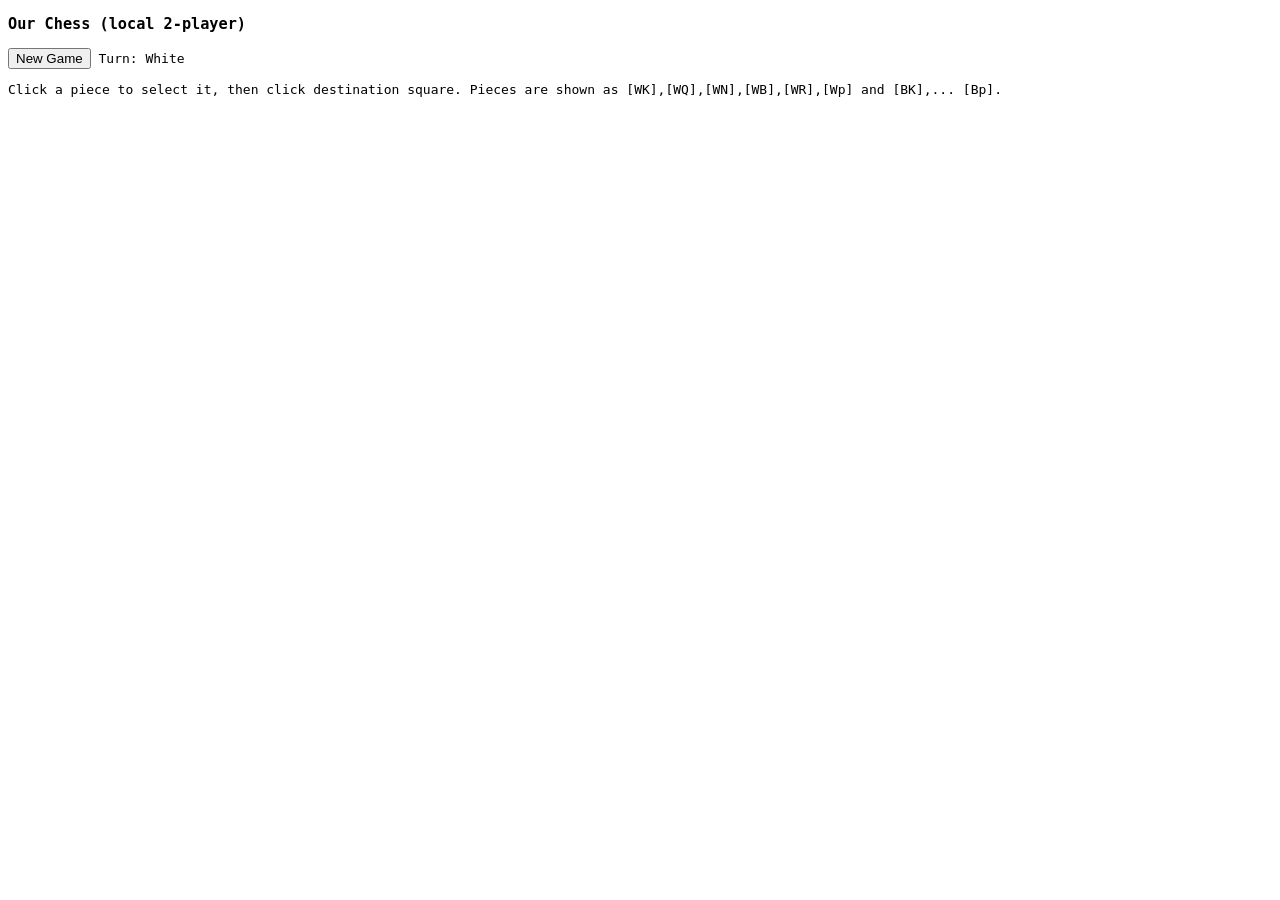
==== src/index.html @ 3caac3ee "Add index.html" ====
<!doctype html>
<html lang="en">
<head>
  <meta charset="utf-8">
  <title>My Chess</title>
  <style>body{font-family: monospace;}</style>
</head>
<body>
  <h3>Our Chess (local 2-player)</h3>
  <div>
    <button id="newGameBtn">New Game</button>
    <span id="turnIndicator">Turn: White</span>
  </div>
  <p>Click a piece to select it, then click destination square. Pieces are shown as [WK],[WQ],[WN],[WB],[WR],[Wp] and [BK],... [Bp].</p>

  <table id="board" border="1" cellpadding="8" cellspacing="0" style="border-collapse:collapse;">
  </table>

<script src="index.js">
</script>
</body>
</html>
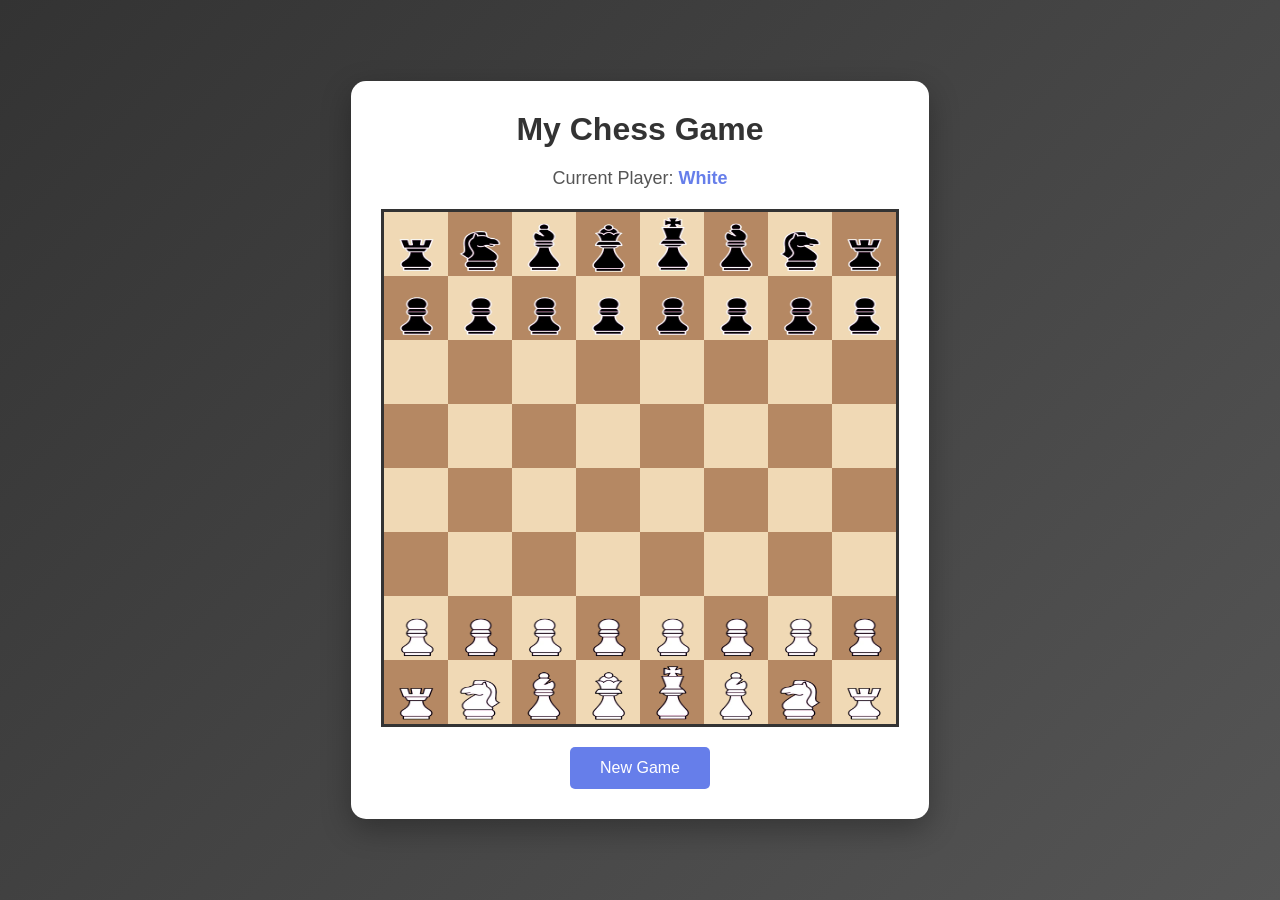
==== commit 4cc703d1: "prototype game" ====
--- a/src/index.html
+++ b/src/index.html
@@ -1,22 +1,24 @@
-<!doctype html>
+<!DOCTYPE html>
 <html lang="en">
 <head>
-  <meta charset="utf-8">
-  <title>My Chess</title>
-  <style>body{font-family: monospace;}</style>
+    <meta charset="UTF-8">
+    <meta name="viewport" content="width=device-width, initial-scale=1.0">
+    <title>My Chess Game</title>
+    <link rel="stylesheet" href="style.css">
 </head>
 <body>
-  <h3>Our Chess (local 2-player)</h3>
-  <div>
-    <button id="newGameBtn">New Game</button>
-    <span id="turnIndicator">Turn: White</span>
-  </div>
-  <p>Click a piece to select it, then click destination square. Pieces are shown as [WK],[WQ],[WN],[WB],[WR],[Wp] and [BK],... [Bp].</p>
+    <div class="container">
+        <h1>My Chess Game</h1>
+        <div class="game-info">
+            <p>Current Player: <span id="current-player">White</span></p>
+        </div>
+        
+        <div id="chessboard"></div>
 
-  <table id="board" border="1" cellpadding="8" cellspacing="0" style="border-collapse:collapse;">
-  </table>
-
-<script src="index.js">
-</script>
+        <div class="controls">
+            <button id="reset-btn">New Game</button>
+        </div>
+    </div>
+    <script src="script.js"></script>
 </body>
 </html>
--- a/src/style.css
+++ b/src/style.css
@@ -0,0 +1,158 @@
+:root {
+    --background-gradient: linear-gradient(135deg, #333 0%, #555 100%);
+    --light-cell-color: #f0d9b5;
+    --dark-cell-color: #b58863;
+    --highlight-color: #7fc97f;
+    --board-border-color: #333;
+    --button-bg-color: #667eea;
+    --current-player-color: #667eea;
+    --button-hover-bg-color: #5568d3;
+}
+
+* {
+    margin: 0;
+    padding: 0;
+    box-sizing: border-box;
+}
+
+body {
+    font-family: 'Arial', sans-serif;
+    background: var(--background-gradient);
+    display: flex;
+    justify-content: center;
+    align-items: center;
+    min-height: 100vh;
+    padding: 20px;
+}
+
+.container {
+    background: white;
+    border-radius: 15px;
+    padding: 30px;
+    box-shadow: 0 10px 30px rgba(0, 0, 0, 0.3);
+    text-align: center;
+}
+
+h1 {
+    color: #333;
+    margin-bottom: 20px;
+}
+
+.game-info {
+    margin-bottom: 20px;
+    font-size: 18px;
+    color: #555;
+}
+
+#current-player {
+    font-weight: bold;
+    color: var(--current-player-color);
+}
+
+#chessboard {
+    display: grid;
+    grid-template-columns: repeat(8, 60px);
+    grid-template-rows: repeat(8, 60px);
+    gap: 0;
+    margin: 0 auto 20px;
+    border: 3px solid #333;
+}
+
+.cell {
+    width: 60px;
+    height: 60px;
+    display: flex;
+    justify-content: center;
+    align-items: center;
+    font-size: 40px;
+    cursor: pointer;
+    transition: background-color 0.2s;
+}
+
+.cell img {
+    pointer-events: none;
+    width: 45px;
+    height: 60px;
+}
+
+.cell.light {
+    background-color: var(--light-cell-color);
+}
+
+.cell.dark {
+    background-color: var(--dark-cell-color);
+}
+
+.cell.selected {
+    background-color: var(--highlight-color);
+}
+
+.cell.possible-move {
+    position: relative;
+}
+
+.cell.possible-move::after {
+    content: '';
+    position: absolute;
+    top: 25%;
+    left: 25%;
+    width: 50%;
+    height: 50%;
+    background-color: rgba(0, 0, 0, 0.4);
+    border-radius: 50%;
+}
+
+.cell:hover {
+    opacity: 0.8;
+}
+
+.controls {
+    margin-top: 20px;
+}
+
+#reset-btn {
+    padding: 12px 30px;
+    font-size: 16px;
+    background-color: var(--button-bg-color);
+    color: white;
+    border: none;
+    border-radius: 5px;
+    cursor: pointer;
+    transition: background-color 0.3s;
+}
+
+#reset-btn:hover {
+    background-color: var(--button-hover-bg-color);
+}
+
+.promotion-tooltip {
+    display: flex;
+    gap: 8px;
+    background: #fefefe;
+    border: 2px solid #333;
+    border-radius: 8px;
+    padding: 6px 8px;
+    position: absolute;
+    z-index: 1000;
+    box-shadow: 0 2px 6px rgba(0,0,0,0.4);
+  }
+  
+  .promotion-option {
+    display: flex;
+    flex-direction: column;
+    align-items: center;
+    cursor: pointer;
+    transition: transform 0.1s ease;
+  }
+  
+  .promotion-option:hover {
+    transform: scale(1.1);
+    background-color: #eee;
+  }
+  
+  .promotion-icon {
+    width: 40px;
+    height: 40px;
+    object-fit: contain;
+  }
+  
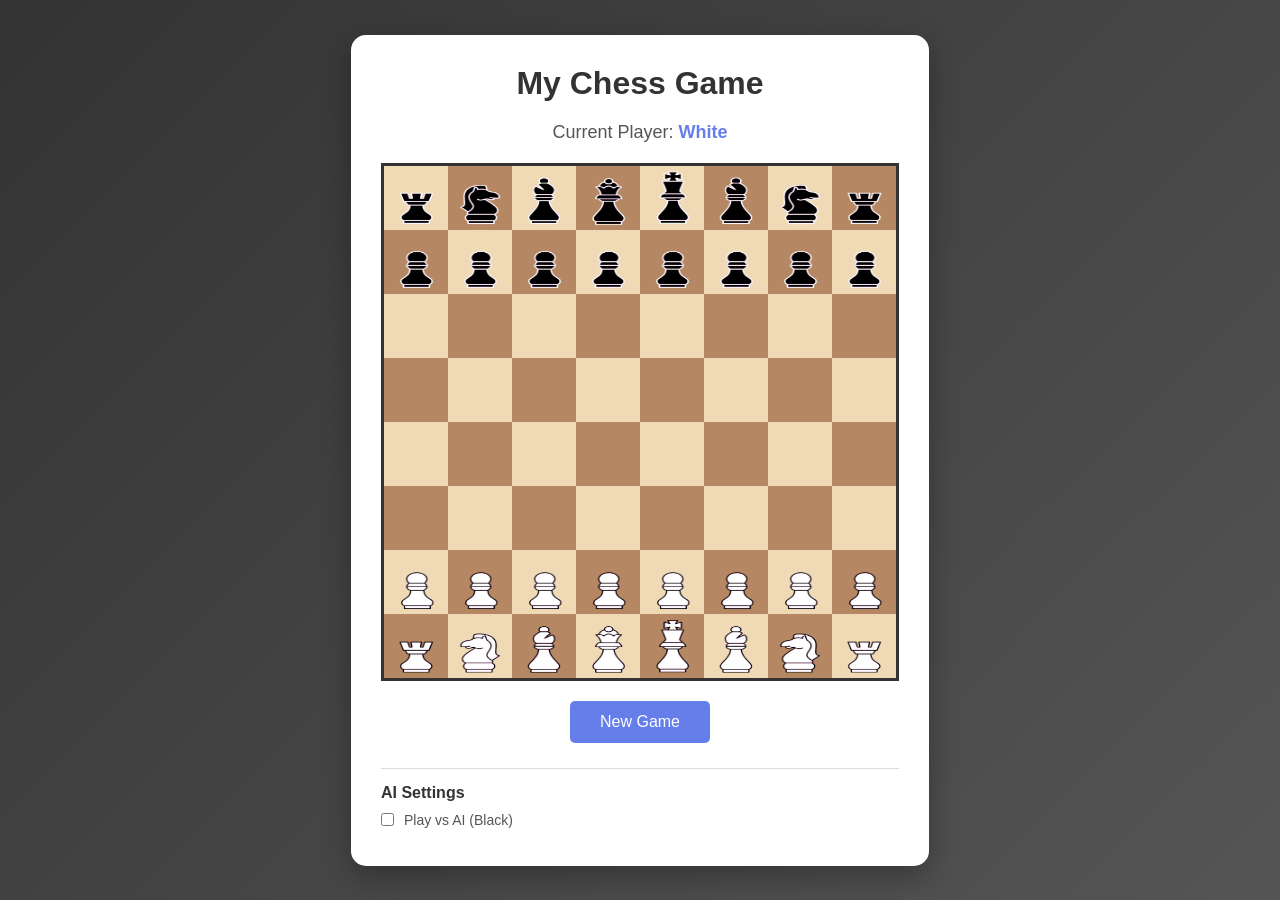
==== commit 8e34e0db: "Add AI by AI" ====
--- a/src/index.html
+++ b/src/index.html
@@ -11,6 +11,7 @@
         <h1>My Chess Game</h1>
         <div class="game-info">
             <p>Current Player: <span id="current-player">White</span></p>
+            <p id="ai-status" class="hidden">AI is thinking...</p>
         </div>
         
         <div id="chessboard"></div>
@@ -18,7 +19,23 @@
         <div class="controls">
             <button id="reset-btn">New Game</button>
         </div>
+        
+        <div class="ai-settings">
+            <h3>AI Settings</h3>
+            <div class="setting-row">
+                <input type="checkbox" id="ai-toggle">
+                <label for="ai-toggle">Play vs AI (Black)</label>
+            </div>
+            <div class="setting-row" id="api-key-container" style="display: none;">
+                <label for="ai-api-key">Gemini API Key:</label>
+                <input type="password" id="ai-api-key" placeholder="Enter API Key" autocomplete="off">
+            </div>
+            <p class="api-help" id="api-help-text" style="display: none;">
+                Get a free key from <a href="https://aistudio.google.com/app/apikey" target="_blank">Google AI Studio</a>.
+            </p>
+        </div>
     </div>
+    <script src="ai.js"></script>
     <script src="script.js"></script>
 </body>
 </html>
--- a/src/style.css
+++ b/src/style.css
@@ -155,4 +155,165 @@
     height: 40px;
     object-fit: contain;
   }
+
+  /* AI Settings Styles */
+  .ai-settings {
+      margin-top: 25px;
+      padding-top: 15px;
+      border-top: 1px solid #ddd;
+      text-align: left;
+  }
+  
+  .ai-settings h3 {
+      font-size: 16px;
+      margin-bottom: 10px;
+      color: #333;
+  }
+  
+  .setting-row {
+      display: flex;
+      align-items: center;
+      margin-bottom: 8px;
+      gap: 10px;
+  }
+  
+  .setting-row label {
+      font-size: 14px;
+      color: #555;
+      cursor: pointer;
+  }
+  
+  #ai-api-key {
+      flex: 1;
+      padding: 6px 10px;
+      font-size: 14px;
+      border: 1px solid #ccc;
+      border-radius: 4px;
+  }
+  
+  .api-help {
+      font-size: 12px;
+      color: #777;
+      margin-top: 4px;
+  }
+  
+  .api-help a {
+      color: var(--button-bg-color);
+      text-decoration: none;
+  }
+  
+  .api-help a:hover {
+      text-decoration: underline;
+  }
+  
+  .hidden {
+      display: none !important;
+  }
+  
+  #ai-status {
+      font-size: 14px;
+      color: #d97706; /* orange-ish warning color */
+      margin-top: 5px;
+      font-style: italic;
+  }
+/* Mobile responsive styles */
+@media (max-width: 768px) {
+    body {
+        padding: 10px;
+    }
+
+    .container {
+        padding: 15px;
+    }
+
+    h1 {
+        font-size: 24px;
+        margin-bottom: 15px;
+    }
+
+    .game-info {
+        font-size: 16px;
+        margin-bottom: 15px;
+    }
+
+    #chessboard {
+        grid-template-columns: repeat(8, 40px);
+        grid-template-rows: repeat(8, 40px);
+        border: 2px solid #333;
+    }
+
+    .cell {
+        width: 40px;
+        height: 40px;
+        font-size: 28px;
+    }
+
+    .cell img {
+        width: 30px;
+        height: 40px;
+    }
+
+    #reset-btn {
+        padding: 10px 20px;
+        font-size: 14px;
+    }
+
+    .promotion-tooltip {
+        gap: 6px;
+        padding: 4px 6px;
+    }
+
+    .promotion-icon {
+        width: 30px;
+        height: 30px;
+    }
+}
+
+@media (max-width: 480px) {
+    .container {
+        padding: 10px;
+    }
+
+    h1 {
+        font-size: 20px;
+        margin-bottom: 10px;
+    }
+
+    .game-info {
+        font-size: 14px;
+        margin-bottom: 10px;
+    }
+
+    #chessboard {
+        grid-template-columns: repeat(8, 35px);
+        grid-template-rows: repeat(8, 35px);
+        border: 2px solid #333;
+    }
+
+    .cell {
+        width: 35px;
+        height: 35px;
+        font-size: 24px;
+    }
+
+    .cell img {
+        width: 26px;
+        height: 35px;
+    }
+
+    #reset-btn {
+        padding: 8px 16px;
+        font-size: 13px;
+    }
+
+    .promotion-tooltip {
+        gap: 4px;
+        padding: 3px 4px;
+    }
+
+    .promotion-icon {
+        width: 25px;
+        height: 25px;
+    }
+}
   
